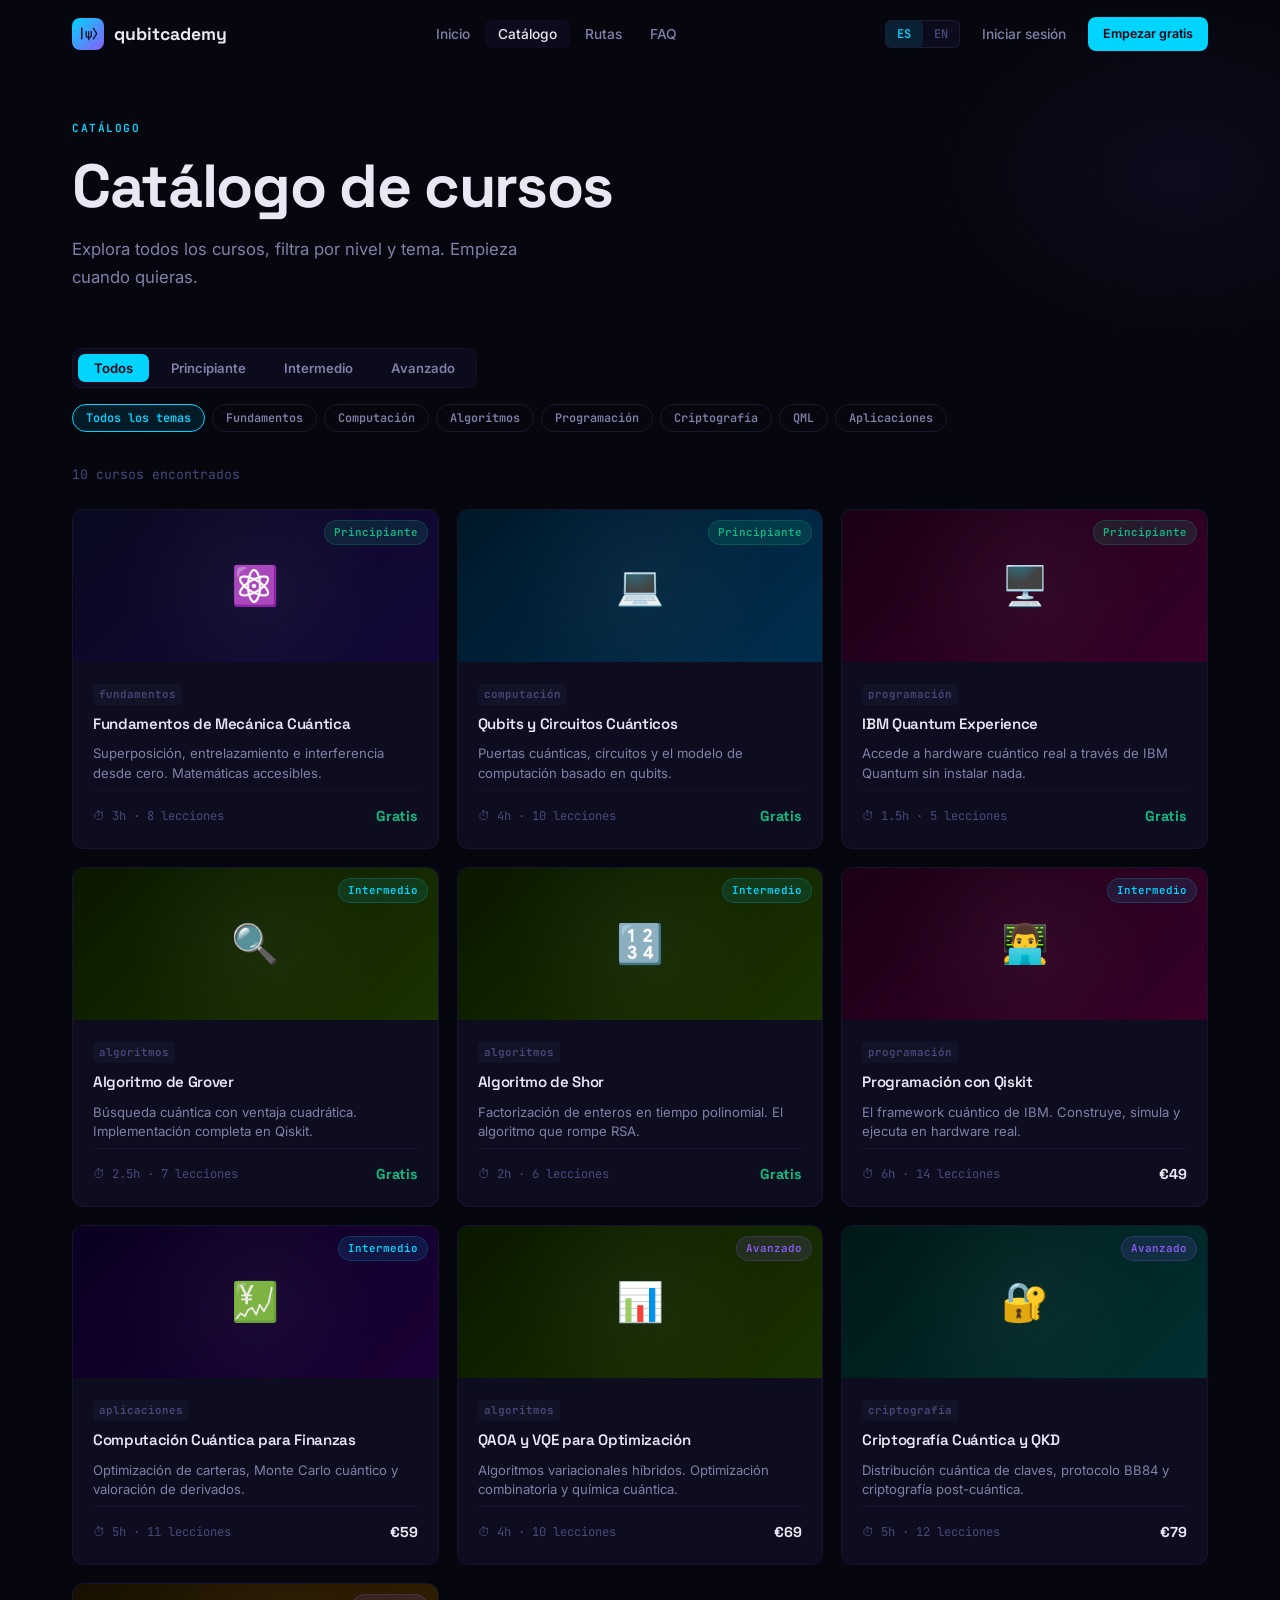
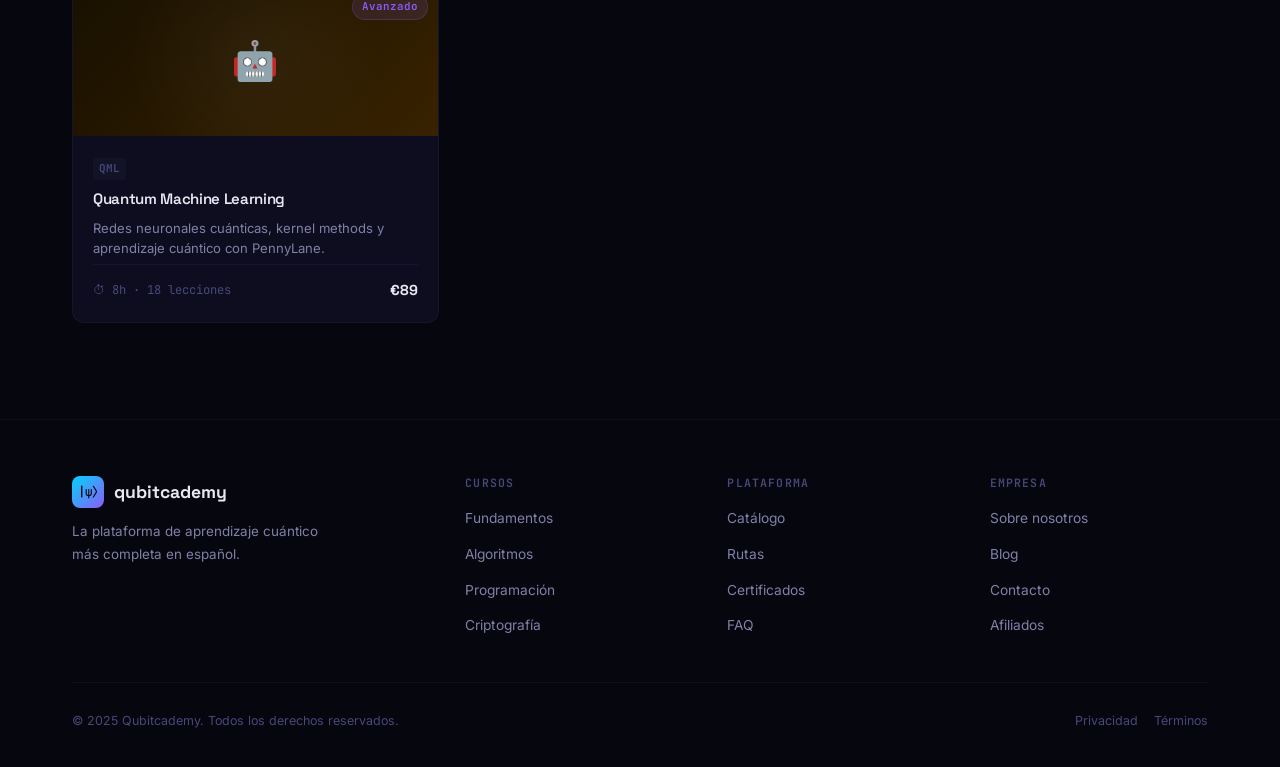
==== catalogue.html @ e39837cb "Initial release: landing, catalogue, paths, FAQ — bilingual ES/EN" ====
<!DOCTYPE html>
<html lang="es">
<head>
  <meta charset="UTF-8" />
  <meta name="viewport" content="width=device-width, initial-scale=1.0" />
  <meta name="description" content="Catálogo de cursos de computación cuántica — Qubitcademy. Filtra por nivel y tema." />
  <title>Catálogo — Qubitcademy</title>
  <link rel="icon" type="image/svg+xml" href="data:image/svg+xml,<svg xmlns='http://www.w3.org/2000/svg' viewBox='0 0 32 32'><rect width='32' height='32' rx='8' fill='%2300d4ff'/><text x='50%' y='55%' text-anchor='middle' dominant-baseline='middle' font-family='monospace' font-size='14' font-weight='600' fill='%2306060f'>Q</text></svg>" />
  <link rel="stylesheet" href="css/style.css" />
</head>
<body>

<!-- ════════════════════════════ NAV ════════════════════════════ -->
<nav id="nav">
  <div class="container">
    <div class="nav-inner">
      <a href="index.html" class="nav-logo">
        <div class="nav-logo-mark">|ψ⟩</div>
        <span>qubitcademy</span>
      </a>
      <ul class="nav-links">
        <li><a href="index.html" data-i18n="nav.home">Inicio</a></li>
        <li><a href="catalogue.html" class="active" data-i18n="nav.catalogue">Catálogo</a></li>
        <li><a href="paths.html" data-i18n="nav.paths">Rutas</a></li>
        <li><a href="faq.html" data-i18n="nav.faq">FAQ</a></li>
      </ul>
      <div class="nav-right">
        <div class="lang-switcher">
          <button class="lang-btn active" data-lang="es">ES</button>
          <div class="lang-sep"></div>
          <button class="lang-btn" data-lang="en">EN</button>
        </div>
        <a href="#" class="nav-login" data-i18n="nav.login">Iniciar sesión</a>
        <a href="#" class="btn btn-primary btn-sm" data-i18n="nav.cta">Empezar gratis</a>
      </div>
      <button class="nav-toggle" aria-label="Abrir menú" aria-expanded="false">
        <svg width="22" height="22" viewBox="0 0 22 22" fill="none" stroke="currentColor" stroke-width="2">
          <line x1="3" y1="6" x2="19" y2="6"/><line x1="3" y1="11" x2="19" y2="11"/><line x1="3" y1="16" x2="19" y2="16"/>
        </svg>
      </button>
    </div>
  </div>
</nav>
<div class="nav-mobile">
  <a href="index.html" data-i18n="nav.home">Inicio</a>
  <a href="catalogue.html" data-i18n="nav.catalogue">Catálogo</a>
  <a href="paths.html" data-i18n="nav.paths">Rutas</a>
  <a href="faq.html" data-i18n="nav.faq">FAQ</a>
  <div class="nav-mobile-lang">
    <button class="lang-btn active" data-lang="es">ES</button>
    <div class="lang-sep"></div>
    <button class="lang-btn" data-lang="en">EN</button>
  </div>
  <div class="nav-mobile-footer">
    <a href="#" class="btn btn-ghost" data-i18n="nav.login">Iniciar sesión</a>
    <a href="#" class="btn btn-primary" data-i18n="nav.cta">Empezar gratis</a>
  </div>
</div>


<!-- ════════════════════════ PAGE HEADER ═══════════════════════════ -->
<div class="page-header">
  <div class="page-header-bg"></div>
  <div class="container">
    <div class="label" style="margin-bottom:14px;" data-i18n="nav.catalogue">Catálogo</div>
    <h1 data-i18n="cat.h1">Catálogo de cursos</h1>
    <p data-i18n="cat.p">Explora todos los cursos, filtra por nivel y tema. Empieza cuando quieras.</p>
  </div>
</div>


<!-- ══════════════════════════ FILTERS ═════════════════════════════ -->
<div class="container">
  <div class="filter-toolbar">
    <!-- Level filter -->
    <div class="filter-tabs">
      <button class="ftab active" data-level="all" data-i18n="cat.all">Todos</button>
      <button class="ftab" data-level="beginner" data-i18n="cat.beg">Principiante</button>
      <button class="ftab" data-level="intermediate" data-i18n="cat.int">Intermedio</button>
      <button class="ftab" data-level="advanced" data-i18n="cat.adv">Avanzado</button>
    </div>
    <!-- Topic chips -->
    <div class="topic-chips">
      <button class="tchip active" data-topic="all">Todos los temas</button>
      <button class="tchip" data-topic="fundamentals">Fundamentos</button>
      <button class="tchip" data-topic="computing">Computación</button>
      <button class="tchip" data-topic="algorithms">Algoritmos</button>
      <button class="tchip" data-topic="programming">Programación</button>
      <button class="tchip" data-topic="cryptography">Criptografía</button>
      <button class="tchip" data-topic="qml">QML</button>
      <button class="tchip" data-topic="applications">Aplicaciones</button>
    </div>
  </div>

  <div class="results-count mb-md">10 cursos encontrados</div>

  <!-- ══════════════════════ COURSE GRID ═══════════════════════════ -->
  <div class="catalogue-grid" style="margin-bottom:96px;">

    <!-- 1: Fundamentos de Mecánica Cuántica -->
    <a href="#" class="course-card" data-level="beginner" data-topic="fundamentals">
      <div class="course-thumb th-fund">
        <div class="thumb-glow"></div>
        <div class="course-emoji">⚛️</div>
        <span class="lvl-badge lvl-b" data-i18n="lvl.b">Principiante</span>
      </div>
      <div class="course-body">
        <span class="ctag">fundamentos</span>
        <h3>Fundamentos de Mecánica Cuántica</h3>
        <p style="font-size:0.82rem;color:var(--text-2);margin-bottom:6px;line-height:1.5;">
          Superposición, entrelazamiento e interferencia desde cero. Matemáticas accesibles.
        </p>
        <div class="course-foot">
          <span class="cdur">⏱ 3h · 8 lecciones</span>
          <span class="cprice-free" data-i18n="free">Gratis</span>
        </div>
      </div>
    </a>

    <!-- 2: Qubits y Circuitos -->
    <a href="#" class="course-card" data-level="beginner" data-topic="computing">
      <div class="course-thumb th-comp">
        <div class="thumb-glow"></div>
        <div class="course-emoji">💻</div>
        <span class="lvl-badge lvl-b" data-i18n="lvl.b">Principiante</span>
      </div>
      <div class="course-body">
        <span class="ctag">computación</span>
        <h3>Qubits y Circuitos Cuánticos</h3>
        <p style="font-size:0.82rem;color:var(--text-2);margin-bottom:6px;line-height:1.5;">
          Puertas cuánticas, circuitos y el modelo de computación basado en qubits.
        </p>
        <div class="course-foot">
          <span class="cdur">⏱ 4h · 10 lecciones</span>
          <span class="cprice-free" data-i18n="free">Gratis</span>
        </div>
      </div>
    </a>

    <!-- 3: IBM Quantum Experience -->
    <a href="#" class="course-card" data-level="beginner" data-topic="programming">
      <div class="course-thumb th-prog">
        <div class="thumb-glow"></div>
        <div class="course-emoji">🖥️</div>
        <span class="lvl-badge lvl-b" data-i18n="lvl.b">Principiante</span>
      </div>
      <div class="course-body">
        <span class="ctag">programación</span>
        <h3>IBM Quantum Experience</h3>
        <p style="font-size:0.82rem;color:var(--text-2);margin-bottom:6px;line-height:1.5;">
          Accede a hardware cuántico real a través de IBM Quantum sin instalar nada.
        </p>
        <div class="course-foot">
          <span class="cdur">⏱ 1.5h · 5 lecciones</span>
          <span class="cprice-free" data-i18n="free">Gratis</span>
        </div>
      </div>
    </a>

    <!-- 4: Algoritmo de Grover -->
    <a href="#" class="course-card" data-level="intermediate" data-topic="algorithms">
      <div class="course-thumb th-algo">
        <div class="thumb-glow"></div>
        <div class="course-emoji">🔍</div>
        <span class="lvl-badge lvl-i" data-i18n="lvl.i">Intermedio</span>
      </div>
      <div class="course-body">
        <span class="ctag">algoritmos</span>
        <h3>Algoritmo de Grover</h3>
        <p style="font-size:0.82rem;color:var(--text-2);margin-bottom:6px;line-height:1.5;">
          Búsqueda cuántica con ventaja cuadrática. Implementación completa en Qiskit.
        </p>
        <div class="course-foot">
          <span class="cdur">⏱ 2.5h · 7 lecciones</span>
          <span class="cprice-free" data-i18n="free">Gratis</span>
        </div>
      </div>
    </a>

    <!-- 5: Algoritmo de Shor -->
    <a href="#" class="course-card" data-level="intermediate" data-topic="algorithms">
      <div class="course-thumb th-algo">
        <div class="thumb-glow"></div>
        <div class="course-emoji">🔢</div>
        <span class="lvl-badge lvl-i" data-i18n="lvl.i">Intermedio</span>
      </div>
      <div class="course-body">
        <span class="ctag">algoritmos</span>
        <h3>Algoritmo de Shor</h3>
        <p style="font-size:0.82rem;color:var(--text-2);margin-bottom:6px;line-height:1.5;">
          Factorización de enteros en tiempo polinomial. El algoritmo que rompe RSA.
        </p>
        <div class="course-foot">
          <span class="cdur">⏱ 2h · 6 lecciones</span>
          <span class="cprice-free" data-i18n="free">Gratis</span>
        </div>
      </div>
    </a>

    <!-- 6: Programación con Qiskit -->
    <a href="#" class="course-card" data-level="intermediate" data-topic="programming">
      <div class="course-thumb th-prog">
        <div class="thumb-glow"></div>
        <div class="course-emoji">👨‍💻</div>
        <span class="lvl-badge lvl-i" data-i18n="lvl.i">Intermedio</span>
      </div>
      <div class="course-body">
        <span class="ctag">programación</span>
        <h3>Programación con Qiskit</h3>
        <p style="font-size:0.82rem;color:var(--text-2);margin-bottom:6px;line-height:1.5;">
          El framework cuántico de IBM. Construye, simula y ejecuta en hardware real.
        </p>
        <div class="course-foot">
          <span class="cdur">⏱ 6h · 14 lecciones</span>
          <span class="cprice-paid">€49</span>
        </div>
      </div>
    </a>

    <!-- 7: Quantum Computing para Finanzas -->
    <a href="#" class="course-card" data-level="intermediate" data-topic="applications">
      <div class="course-thumb th-app">
        <div class="thumb-glow"></div>
        <div class="course-emoji">💹</div>
        <span class="lvl-badge lvl-i" data-i18n="lvl.i">Intermedio</span>
      </div>
      <div class="course-body">
        <span class="ctag">aplicaciones</span>
        <h3>Computación Cuántica para Finanzas</h3>
        <p style="font-size:0.82rem;color:var(--text-2);margin-bottom:6px;line-height:1.5;">
          Optimización de carteras, Monte Carlo cuántico y valoración de derivados.
        </p>
        <div class="course-foot">
          <span class="cdur">⏱ 5h · 11 lecciones</span>
          <span class="cprice-paid">€59</span>
        </div>
      </div>
    </a>

    <!-- 8: QAOA y VQE -->
    <a href="#" class="course-card" data-level="advanced" data-topic="algorithms">
      <div class="course-thumb th-algo">
        <div class="thumb-glow"></div>
        <div class="course-emoji">📊</div>
        <span class="lvl-badge lvl-a" data-i18n="lvl.a">Avanzado</span>
      </div>
      <div class="course-body">
        <span class="ctag">algoritmos</span>
        <h3>QAOA y VQE para Optimización</h3>
        <p style="font-size:0.82rem;color:var(--text-2);margin-bottom:6px;line-height:1.5;">
          Algoritmos variacionales híbridos. Optimización combinatoria y química cuántica.
        </p>
        <div class="course-foot">
          <span class="cdur">⏱ 4h · 10 lecciones</span>
          <span class="cprice-paid">€69</span>
        </div>
      </div>
    </a>

    <!-- 9: Criptografía Cuántica y QKD -->
    <a href="#" class="course-card" data-level="advanced" data-topic="cryptography">
      <div class="course-thumb th-cry">
        <div class="thumb-glow"></div>
        <div class="course-emoji">🔐</div>
        <span class="lvl-badge lvl-a" data-i18n="lvl.a">Avanzado</span>
      </div>
      <div class="course-body">
        <span class="ctag">criptografía</span>
        <h3>Criptografía Cuántica y QKD</h3>
        <p style="font-size:0.82rem;color:var(--text-2);margin-bottom:6px;line-height:1.5;">
          Distribución cuántica de claves, protocolo BB84 y criptografía post-cuántica.
        </p>
        <div class="course-foot">
          <span class="cdur">⏱ 5h · 12 lecciones</span>
          <span class="cprice-paid">€79</span>
        </div>
      </div>
    </a>

    <!-- 10: Quantum Machine Learning -->
    <a href="#" class="course-card" data-level="advanced" data-topic="qml">
      <div class="course-thumb th-qml">
        <div class="thumb-glow"></div>
        <div class="course-emoji">🤖</div>
        <span class="lvl-badge lvl-a" data-i18n="lvl.a">Avanzado</span>
      </div>
      <div class="course-body">
        <span class="ctag">QML</span>
        <h3>Quantum Machine Learning</h3>
        <p style="font-size:0.82rem;color:var(--text-2);margin-bottom:6px;line-height:1.5;">
          Redes neuronales cuánticas, kernel methods y aprendizaje cuántico con PennyLane.
        </p>
        <div class="course-foot">
          <span class="cdur">⏱ 8h · 18 lecciones</span>
          <span class="cprice-paid">€89</span>
        </div>
      </div>
    </a>

  </div><!-- /catalogue-grid -->
</div><!-- /container -->


<!-- ══════════════════════════ FOOTER ══════════════════════════════ -->
<footer>
  <div class="container">
    <div class="footer-grid">
      <div class="footer-brand">
        <a href="index.html" class="nav-logo">
          <div class="nav-logo-mark">|ψ⟩</div>
          <span>qubitcademy</span>
        </a>
        <p data-i18n="ft.desc">La plataforma de aprendizaje cuántico más completa en español.</p>
      </div>
      <div class="footer-col">
        <h4 data-i18n="ft.col1">Cursos</h4>
        <ul>
          <li><a href="catalogue.html" data-i18n="ft.1a">Fundamentos</a></li>
          <li><a href="catalogue.html" data-i18n="ft.1b">Algoritmos</a></li>
          <li><a href="catalogue.html" data-i18n="ft.1c">Programación</a></li>
          <li><a href="catalogue.html" data-i18n="ft.1d">Criptografía</a></li>
        </ul>
      </div>
      <div class="footer-col">
        <h4 data-i18n="ft.col2">Plataforma</h4>
        <ul>
          <li><a href="catalogue.html" data-i18n="ft.2a">Catálogo</a></li>
          <li><a href="paths.html" data-i18n="ft.2b">Rutas</a></li>
          <li><a href="#" data-i18n="ft.2c">Certificados</a></li>
          <li><a href="faq.html" data-i18n="ft.2d">FAQ</a></li>
        </ul>
      </div>
      <div class="footer-col">
        <h4 data-i18n="ft.col3">Empresa</h4>
        <ul>
          <li><a href="#" data-i18n="ft.3a">Sobre nosotros</a></li>
          <li><a href="#" data-i18n="ft.3b">Blog</a></li>
          <li><a href="faq.html" data-i18n="ft.3c">Contacto</a></li>
          <li><a href="#" data-i18n="ft.3d">Afiliados</a></li>
        </ul>
      </div>
    </div>
    <div class="footer-bottom">
      <span data-i18n="ft.copy">© 2025 Qubitcademy. Todos los derechos reservados.</span>
      <div style="display:flex;gap:16px;">
        <a href="#">Privacidad</a>
        <a href="#">Términos</a>
      </div>
    </div>
  </div>
</footer>

<script src="js/main.js"></script>
</body>
</html>
---- css/style.css ----
/* ================================================================
   QUBITCADEMY — Global Stylesheet
   qubitcademy.com  |  Quantum Learning Platform
   ================================================================ */

@import url('https://fonts.googleapis.com/css2?family=Space+Grotesk:wght@400;500;600;700&family=Inter:wght@300;400;500;600&family=JetBrains+Mono:wght@400;500&display=swap');

/* ── Reset ──────────────────────────────────────────────────────── */
*, *::before, *::after { box-sizing: border-box; margin: 0; padding: 0; }

/* ── Design Tokens ──────────────────────────────────────────────── */
:root {
  --bg:          #06060f;
  --bg-2:        #0b0b1c;
  --bg-3:        #131328;
  --bg-card:     #0d0d1f;
  --border:      rgba(130, 130, 220, 0.07);
  --border-md:   rgba(130, 130, 220, 0.14);
  --border-hi:   rgba(0, 212, 255, 0.35);

  --cyan:        #00d4ff;
  --cyan-dim:    rgba(0, 212, 255, 0.10);
  --cyan-glow:   rgba(0, 212, 255, 0.08);
  --violet:      #8b5cf6;
  --violet-dim:  rgba(139, 92, 246, 0.12);
  --green:       #10b981;
  --green-dim:   rgba(16, 185, 129, 0.10);
  --amber:       #f59e0b;

  --text:        #e8e8f4;
  --text-2:      #8080a8;
  --text-3:      #48487a;

  --font-h:      'Space Grotesk', -apple-system, sans-serif;
  --font-b:      'Inter', -apple-system, sans-serif;
  --font-m:      'JetBrains Mono', monospace;

  --max-w:       1200px;
  --nav-h:       68px;
  --r:           12px;
  --r-sm:        8px;
  --ease:        cubic-bezier(0.16, 1, 0.3, 1);
}

/* ── Base ────────────────────────────────────────────────────────── */
html { scroll-behavior: smooth; font-size: 16px; -webkit-font-smoothing: antialiased; }
body { background: var(--bg); color: var(--text); font-family: var(--font-b); line-height: 1.6; overflow-x: hidden; }
a { color: inherit; text-decoration: none; }
img { display: block; max-width: 100%; }
button { font-family: var(--font-b); }

::-webkit-scrollbar { width: 5px; }
::-webkit-scrollbar-track { background: var(--bg); }
::-webkit-scrollbar-thumb { background: var(--bg-3); border-radius: 3px; }

/* ── Typography ──────────────────────────────────────────────────── */
h1, h2, h3, h4 { font-family: var(--font-h); font-weight: 700; line-height: 1.13; letter-spacing: -0.022em; color: var(--text); }

.label {
  font-size: 0.7rem; font-weight: 600; letter-spacing: 0.14em;
  text-transform: uppercase; color: var(--cyan); font-family: var(--font-m);
}

.gradient-text {
  background: linear-gradient(120deg, var(--cyan) 0%, var(--violet) 100%);
  -webkit-background-clip: text; -webkit-text-fill-color: transparent; background-clip: text;
}

/* ── Layout ──────────────────────────────────────────────────────── */
.container { width: 100%; max-width: var(--max-w); margin: 0 auto; padding: 0 32px; }
section { padding: 96px 0; }

/* ── Buttons ─────────────────────────────────────────────────────── */
.btn {
  display: inline-flex; align-items: center; gap: 8px;
  padding: 11px 22px; border-radius: var(--r-sm);
  font-weight: 600; font-size: 0.88rem; cursor: pointer;
  transition: all 0.18s var(--ease); border: none; white-space: nowrap;
}
.btn-primary { background: var(--cyan); color: var(--bg); }
.btn-primary:hover { background: #26daff; transform: translateY(-1px); box-shadow: 0 8px 28px rgba(0,212,255,0.28); }
.btn-ghost { background: transparent; color: var(--text); border: 1px solid var(--border-md); }
.btn-ghost:hover { border-color: var(--border-hi); color: var(--cyan); background: var(--cyan-glow); }
.btn-violet { background: var(--violet); color: #fff; }
.btn-violet:hover { background: #a07af7; transform: translateY(-1px); box-shadow: 0 8px 28px rgba(139,92,246,0.3); }
.btn-lg { padding: 14px 30px; font-size: 0.96rem; }
.btn-sm { padding: 7px 15px; font-size: 0.78rem; }

/* ── Navigation ──────────────────────────────────────────────────── */
nav {
  position: fixed; top: 0; left: 0; right: 0;
  height: var(--nav-h); z-index: 100;
  transition: background 0.3s, border-color 0.3s;
  border-bottom: 1px solid transparent;
}
nav.scrolled {
  background: rgba(6,6,15,0.88); backdrop-filter: blur(20px);
  -webkit-backdrop-filter: blur(20px); border-bottom-color: var(--border);
}
.nav-inner { display: flex; align-items: center; justify-content: space-between; height: var(--nav-h); }
.nav-logo { display: flex; align-items: center; gap: 10px; font-family: var(--font-h); font-weight: 700; font-size: 1.1rem; }
.nav-logo-mark {
  width: 32px; height: 32px; border-radius: 8px;
  background: linear-gradient(135deg, var(--cyan), var(--violet));
  display: flex; align-items: center; justify-content: center;
  font-family: var(--font-m); font-weight: 500; font-size: 0.78rem; color: var(--bg); letter-spacing: -0.05em;
}
.nav-links { display: flex; align-items: center; gap: 2px; list-style: none; }
.nav-links a {
  padding: 6px 13px; font-size: 0.86rem; font-weight: 500;
  color: var(--text-2); border-radius: 6px; transition: color 0.18s, background 0.18s;
}
.nav-links a:hover, .nav-links a.active { color: var(--text); background: var(--bg-2); }
.nav-right { display: flex; align-items: center; gap: 12px; }

/* Language switcher */
.lang-switcher {
  display: flex; align-items: center; gap: 0;
  background: var(--bg-2); border: 1px solid var(--border-md);
  border-radius: 6px; overflow: hidden;
}
.lang-btn {
  padding: 5px 11px; font-size: 0.75rem; font-weight: 600;
  font-family: var(--font-m); color: var(--text-3); background: none; border: none;
  cursor: pointer; transition: color 0.18s, background 0.18s;
}
.lang-btn.active { background: var(--cyan-dim); color: var(--cyan); }
.lang-btn:hover:not(.active) { color: var(--text-2); }
.lang-sep { width: 1px; height: 18px; background: var(--border-md); }

.nav-login { font-size: 0.86rem; font-weight: 500; color: var(--text-2); padding: 6px 10px; transition: color 0.18s; }
.nav-login:hover { color: var(--text); }

/* Mobile nav */
.nav-toggle { display: none; background: none; border: none; cursor: pointer; color: var(--text); padding: 4px; }
.nav-mobile {
  display: none; position: fixed; top: var(--nav-h); left: 0; right: 0;
  background: rgba(6,6,15,0.97); backdrop-filter: blur(20px);
  border-bottom: 1px solid var(--border); padding: 16px 24px 24px;
  flex-direction: column; gap: 4px;
}
.nav-mobile.open { display: flex; }
.nav-mobile a { padding: 11px 14px; font-size: 0.96rem; font-weight: 500; color: var(--text-2); border-radius: 8px; transition: all 0.18s; }
.nav-mobile a:hover { color: var(--text); background: var(--bg-2); }
.nav-mobile-footer { display: flex; gap: 10px; margin-top: 16px; padding-top: 16px; border-top: 1px solid var(--border); }
.nav-mobile-footer .btn { flex: 1; justify-content: center; }
.nav-mobile-lang { display: flex; gap: 8px; align-items: center; padding: 8px 14px; }

/* ── Section header ───────────────────────────────────────────────── */
.section-header { margin-bottom: 56px; }
.section-header .label { margin-bottom: 14px; }
.section-header h2 { font-size: clamp(1.9rem, 3.5vw, 2.8rem); margin-bottom: 14px; }
.section-header p { font-size: 1.02rem; color: var(--text-2); max-width: 520px; line-height: 1.7; }
.section-header.center { text-align: center; }
.section-header.center p { margin: 0 auto; }

/* ── Hero ────────────────────────────────────────────────────────── */
.hero {
  position: relative; min-height: 100vh; display: flex;
  align-items: center; overflow: hidden; padding-top: var(--nav-h);
}
.hero-bg { position: absolute; inset: 0; pointer-events: none; overflow: hidden; }
.hero-grid {
  position: absolute; inset: 0;
  background-image: linear-gradient(rgba(0,212,255,0.025) 1px, transparent 1px),
                    linear-gradient(90deg, rgba(0,212,255,0.025) 1px, transparent 1px);
  background-size: 56px 56px;
  mask-image: radial-gradient(ellipse 80% 70% at 50% 40%, black 20%, transparent 100%);
}
.hero-glow-top {
  position: absolute; top: -15%; right: -5%; width: 650px; height: 650px;
  background: radial-gradient(circle, rgba(139,92,246,0.1) 0%, transparent 68%);
}
.hero-glow-bot {
  position: absolute; bottom: -10%; left: -5%; width: 480px; height: 480px;
  background: radial-gradient(circle, rgba(0,212,255,0.07) 0%, transparent 68%);
}
.hero-inner { display: grid; grid-template-columns: 1fr 1fr; gap: 48px; align-items: center; padding: 80px 0; position: relative; z-index: 1; }
.hero-eyebrow {
  display: inline-flex; align-items: center; gap: 8px;
  background: var(--bg-2); border: 1px solid var(--border-md);
  border-radius: 100px; padding: 5px 14px; margin-bottom: 28px;
}
.eyebrow-dot { width: 6px; height: 6px; border-radius: 50%; background: var(--cyan); animation: pdot 2.2s ease-in-out infinite; }
@keyframes pdot { 0%,100%{opacity:1;transform:scale(1)} 50%{opacity:0.4;transform:scale(0.7)} }
.hero h1 { font-size: clamp(2.6rem, 5.5vw, 5rem); margin-bottom: 22px; }
.hero-sub { font-size: clamp(0.96rem, 1.8vw, 1.15rem); color: var(--text-2); max-width: 500px; line-height: 1.72; margin-bottom: 36px; }
.hero-actions { display: flex; align-items: center; gap: 14px; flex-wrap: wrap; margin-bottom: 56px; }
.hero-stats { display: flex; align-items: center; gap: 36px; }
.hstat-num { font-family: var(--font-h); font-size: 1.6rem; font-weight: 700; line-height: 1; }
.hstat-lbl { font-size: 0.78rem; color: var(--text-3); margin-top: 4px; }
.hstat-sep { width: 1px; height: 34px; background: var(--border-md); }

/* Quantum circuit visual (hero right) */
.hero-visual { position: relative; display: flex; justify-content: center; align-items: center; }
.qcircuit-wrap {
  position: relative; width: 100%; max-width: 480px;
  background: var(--bg-card); border: 1px solid var(--border-md);
  border-radius: 16px; padding: 28px; overflow: hidden;
}
.qcircuit-wrap::before {
  content: ''; position: absolute; inset: 0;
  background: radial-gradient(ellipse 70% 60% at 30% 40%, rgba(0,212,255,0.04) 0%, transparent 100%);
}
.qcircuit-label {
  font-family: var(--font-m); font-size: 0.7rem; color: var(--text-3);
  margin-bottom: 16px; letter-spacing: 0.08em;
}
.qcircuit svg { width: 100%; height: auto; overflow: visible; }
/* SVG styles */
.qwire { stroke: rgba(130,130,220,0.2); stroke-width: 1.5; fill: none; }
.qgate {
  fill: var(--bg-3); stroke: rgba(130,130,220,0.25); stroke-width: 1;
  rx: 4; ry: 4;
}
.qgate-h { fill: rgba(0,212,255,0.08); stroke: rgba(0,212,255,0.3); }
.qgate-t { fill: rgba(139,92,246,0.08); stroke: rgba(139,92,246,0.3); }
.qgate-cx { fill: rgba(16,185,129,0.08); stroke: rgba(16,185,129,0.3); }
.qgate-m { fill: rgba(245,158,11,0.08); stroke: rgba(245,158,11,0.3); }
.qgate-text { font-family: var(--font-m); font-size: 11px; font-weight: 500; text-anchor: middle; dominant-baseline: middle; }
.qlabel { font-family: var(--font-m); font-size: 10px; fill: var(--text-3); dominant-baseline: middle; }
.qctrl { fill: var(--cyan); }
.qctrl-line { stroke: rgba(0,212,255,0.35); stroke-width: 1.5; stroke-dasharray: 3 2; }
.qtarget { fill: none; stroke: var(--cyan); stroke-width: 1.5; }
.qtarget-cross { stroke: var(--cyan); stroke-width: 1.5; }
.qmeas-arc { fill: none; stroke: rgba(245,158,11,0.5); stroke-width: 1.2; }
.qmeas-needle { stroke: rgba(245,158,11,0.7); stroke-width: 1.2; fill: none; }
/* Animated particle */
.qparticle { fill: var(--cyan); filter: drop-shadow(0 0 3px var(--cyan)); }
.qparticle1 { animation: pflow1 3s linear infinite; }
.qparticle2 { animation: pflow2 3s linear infinite 1s; }
.qparticle3 { animation: pflow3 3s linear infinite 2s; }
@keyframes pflow1 { 0%{transform:translateX(-20px);opacity:0} 10%{opacity:1} 90%{opacity:1} 100%{transform:translateX(340px);opacity:0} }
@keyframes pflow2 { 0%{transform:translateX(-20px);opacity:0} 10%{opacity:1} 90%{opacity:1} 100%{transform:translateX(340px);opacity:0} }
@keyframes pflow3 { 0%{transform:translateX(-20px);opacity:0} 10%{opacity:1} 90%{opacity:1} 100%{transform:translateX(340px);opacity:0} }

.qcircuit-badge {
  position: absolute; bottom: 16px; right: 16px;
  background: var(--cyan-dim); border: 1px solid rgba(0,212,255,0.2);
  border-radius: 6px; padding: 4px 10px;
  font-family: var(--font-m); font-size: 0.68rem; color: var(--cyan);
}

/* ── Features grid ───────────────────────────────────────────────── */
.features-grid {
  display: grid; grid-template-columns: repeat(4, 1fr);
  gap: 1px; background: var(--border); border-radius: var(--r); overflow: hidden;
}
.feat-card { background: var(--bg-card); padding: 36px 28px; transition: background 0.18s; }
.feat-card:hover { background: var(--bg-3); }
.feat-icon { width: 42px; height: 42px; border-radius: 10px; display: flex; align-items: center; justify-content: center; font-size: 1.2rem; margin-bottom: 18px; }
.fi-c { background: var(--cyan-dim); }
.fi-v { background: var(--violet-dim); }
.fi-g { background: var(--green-dim); }
.fi-a { background: rgba(245,158,11,0.08); }
.feat-card h3 { font-size: 0.98rem; margin-bottom: 8px; }
.feat-card p { font-size: 0.84rem; color: var(--text-2); line-height: 1.6; }

/* ── Course cards ────────────────────────────────────────────────── */
.courses-grid { display: grid; grid-template-columns: repeat(3, 1fr); gap: 18px; }
.course-card {
  background: var(--bg-card); border: 1px solid var(--border);
  border-radius: var(--r); overflow: hidden;
  transition: border-color 0.18s, transform 0.18s, box-shadow 0.18s; cursor: pointer;
}
.course-card:hover { border-color: var(--border-md); transform: translateY(-2px); box-shadow: 0 14px 36px rgba(0,0,0,0.4); }
.course-thumb { height: 152px; position: relative; overflow: hidden; display: flex; align-items: center; justify-content: center; }
.th-fund { background: linear-gradient(135deg, #090920 0%, #14083a 100%); }
.th-comp { background: linear-gradient(135deg, #001828 0%, #002e50 100%); }
.th-algo { background: linear-gradient(135deg, #0a1800 0%, #1a3200 100%); }
.th-prog { background: linear-gradient(135deg, #1a0015 0%, #380028 100%); }
.th-cry  { background: linear-gradient(135deg, #001818 0%, #003030 100%); }
.th-qml  { background: linear-gradient(135deg, #181000 0%, #382200 100%); }
.th-app  { background: linear-gradient(135deg, #0a0020 0%, #1a0038 100%); }
.course-emoji { font-size: 2.4rem; position: relative; z-index: 1; }
.thumb-glow { position: absolute; inset: 0; background: radial-gradient(circle at center, rgba(255,255,255,0.04) 0%, transparent 65%); }
.lvl-badge { position: absolute; top: 10px; right: 10px; padding: 3px 9px; border-radius: 100px; font-size: 0.68rem; font-weight: 600; font-family: var(--font-m); }
.lvl-b  { background: rgba(16,185,129,0.14); color: var(--green); border: 1px solid rgba(16,185,129,0.22); }
.lvl-i  { background: rgba(0,212,255,0.10); color: var(--cyan); border: 1px solid rgba(0,212,255,0.18); }
.lvl-a  { background: rgba(139,92,246,0.13); color: var(--violet); border: 1px solid rgba(139,92,246,0.22); }
.course-body { padding: 18px 20px 20px; }
.ctag { display: inline-block; font-size: 0.68rem; font-weight: 600; font-family: var(--font-m); color: var(--text-3); background: var(--bg-3); border-radius: 4px; padding: 2px 6px; margin-bottom: 8px; }
.course-card h3 { font-size: 0.94rem; font-weight: 600; line-height: 1.42; margin-bottom: 10px; }
.course-foot { display: flex; align-items: center; justify-content: space-between; padding-top: 14px; border-top: 1px solid var(--border); }
.cdur { font-size: 0.76rem; color: var(--text-3); font-family: var(--font-m); }
.cprice-free { font-family: var(--font-h); font-weight: 700; font-size: 0.9rem; color: var(--green); }
.cprice-paid { font-family: var(--font-h); font-weight: 700; font-size: 0.9rem; color: var(--text); }

/* ── Paths list (home preview) ────────────────────────────────────── */
.paths-list { display: flex; flex-direction: column; gap: 1px; background: var(--border); border-radius: var(--r); overflow: hidden; }
.path-row {
  background: var(--bg-card); display: grid; grid-template-columns: 56px 1fr auto;
  gap: 24px; align-items: center; padding: 28px 32px; transition: background 0.18s; cursor: pointer;
}
.path-row:hover { background: var(--bg-3); }
.path-num { font-family: var(--font-m); font-size: 1rem; font-weight: 500; color: var(--text-3); }
.path-info h3 { font-size: 1.03rem; margin-bottom: 5px; }
.path-info p { font-size: 0.84rem; color: var(--text-2); line-height: 1.5; }
.path-meta-r { display: flex; flex-direction: column; align-items: flex-end; gap: 5px; }
.path-dur { font-family: var(--font-m); font-size: 0.78rem; color: var(--text-2); }
.path-cnt { font-size: 0.74rem; color: var(--text-3); }
.path-arrow { color: var(--text-3); font-size: 1rem; transition: color 0.18s, transform 0.18s; }
.path-row:hover .path-arrow { color: var(--cyan); transform: translateX(3px); }

/* ── Testimonials ────────────────────────────────────────────────── */
.testi-grid { display: grid; grid-template-columns: repeat(3, 1fr); gap: 18px; }
.testi-card { background: var(--bg-card); border: 1px solid var(--border); border-radius: var(--r); padding: 26px; }
.stars { color: var(--amber); font-size: 0.78rem; margin-bottom: 14px; }
.testi-card blockquote { font-size: 0.9rem; color: var(--text-2); line-height: 1.72; margin-bottom: 20px; font-style: normal; }
.testi-author { display: flex; align-items: center; gap: 11px; }
.author-av { width: 36px; height: 36px; border-radius: 50%; display: flex; align-items: center; justify-content: center; font-size: 0.82rem; font-weight: 700; color: var(--bg); font-family: var(--font-h); }
.av-c { background: linear-gradient(135deg, var(--cyan), #006aff); }
.av-v { background: linear-gradient(135deg, var(--violet), #dd44ff); }
.av-g { background: linear-gradient(135deg, var(--green), #44bbff); }
.testi-author h4 { font-size: 0.86rem; font-weight: 600; }
.testi-author p  { font-size: 0.74rem; color: var(--text-3); }

/* ── CTA Banner ──────────────────────────────────────────────────── */
.cta-band { padding: 72px 0; }
.cta-box {
  background: var(--bg-2); border: 1px solid var(--border-md);
  border-radius: 20px; padding: 64px 56px; position: relative; overflow: hidden; text-align: center;
}
.cta-box::before {
  content: ''; position: absolute; top: 50%; left: 50%; transform: translate(-50%,-50%);
  width: 500px; height: 260px;
  background: radial-gradient(ellipse, rgba(0,212,255,0.06) 0%, transparent 70%);
  pointer-events: none;
}
.cta-box h2 { font-size: clamp(1.7rem, 3.5vw, 2.6rem); margin-bottom: 14px; }
.cta-box p  { font-size: 1.02rem; color: var(--text-2); max-width: 460px; margin: 0 auto 32px; line-height: 1.7; }
.cta-acts { display: flex; justify-content: center; gap: 12px; flex-wrap: wrap; }

/* ── Footer ──────────────────────────────────────────────────────── */
footer { border-top: 1px solid var(--border); padding: 56px 0 36px; }
.footer-grid { display: grid; grid-template-columns: 1.6fr repeat(3, 1fr); gap: 44px; margin-bottom: 44px; }
.footer-brand .nav-logo { margin-bottom: 12px; }
.footer-brand p { font-size: 0.84rem; color: var(--text-2); line-height: 1.65; max-width: 270px; }
.footer-col h4 { font-family: var(--font-m); font-size: 0.72rem; font-weight: 600; letter-spacing: 0.1em; text-transform: uppercase; color: var(--text-3); margin-bottom: 16px; }
.footer-col ul { list-style: none; display: flex; flex-direction: column; gap: 10px; }
.footer-col a { font-size: 0.86rem; color: var(--text-2); transition: color 0.18s; }
.footer-col a:hover { color: var(--text); }
.footer-bottom { display: flex; align-items: center; justify-content: space-between; padding-top: 28px; border-top: 1px solid var(--border); font-size: 0.78rem; color: var(--text-3); }
.footer-bottom a { color: var(--text-3); transition: color 0.18s; }
.footer-bottom a:hover { color: var(--text-2); }

/* ── Catalogue page ──────────────────────────────────────────────── */
.page-header { padding: 120px 0 56px; position: relative; }
.page-header h1 { font-size: clamp(2.3rem, 5vw, 3.8rem); margin-bottom: 14px; }
.page-header p { font-size: 1.05rem; color: var(--text-2); max-width: 480px; line-height: 1.7; }
.page-header-bg {
  position: absolute; top: 0; right: 0; width: 500px; height: 100%;
  background: radial-gradient(ellipse 70% 70% at 80% 50%, rgba(139,92,246,0.06) 0%, transparent 70%);
  pointer-events: none;
}

.filter-toolbar { display: flex; align-items: center; justify-content: space-between; gap: 16px; margin-bottom: 32px; flex-wrap: wrap; }
.filter-tabs { display: flex; gap: 6px; background: var(--bg-2); border: 1px solid var(--border); border-radius: 10px; padding: 5px; }
.ftab { padding: 6px 16px; border-radius: 7px; font-size: 0.82rem; font-weight: 600; cursor: pointer; border: none; background: transparent; color: var(--text-2); transition: all 0.18s; font-family: var(--font-b); }
.ftab:hover { color: var(--text); background: var(--bg-3); }
.ftab.active { background: var(--cyan); color: var(--bg); }

.topic-chips { display: flex; gap: 7px; flex-wrap: wrap; }
.tchip { padding: 5px 13px; border-radius: 100px; font-size: 0.74rem; font-weight: 600; font-family: var(--font-m); cursor: pointer; border: 1px solid var(--border-md); background: transparent; color: var(--text-2); transition: all 0.18s; }
.tchip:hover,.tchip.active { border-color: var(--cyan); color: var(--cyan); background: var(--cyan-dim); }

.catalogue-grid { display: grid; grid-template-columns: repeat(3, 1fr); gap: 18px; }
.course-card.hidden { display: none; }

.results-count { font-size: 0.82rem; color: var(--text-3); margin-bottom: 24px; font-family: var(--font-m); }

/* ── Paths page ──────────────────────────────────────────────────── */
.path-card { background: var(--bg-card); border: 1px solid var(--border); border-radius: var(--r); overflow: hidden; margin-bottom: 24px; }
.path-card-head { padding: 30px 32px; border-bottom: 1px solid var(--border); display: flex; align-items: flex-start; gap: 20px; }
.path-card-icon { width: 52px; height: 52px; border-radius: 12px; display: flex; align-items: center; justify-content: center; font-size: 1.6rem; flex-shrink: 0; }
.pci-start { background: linear-gradient(135deg, rgba(16,185,129,0.15), rgba(0,212,255,0.1)); }
.pci-dev   { background: linear-gradient(135deg, rgba(0,212,255,0.12), rgba(139,92,246,0.1)); }
.pci-res   { background: linear-gradient(135deg, rgba(139,92,246,0.15), rgba(245,158,11,0.1)); }
.path-card-title h2 { font-size: 1.25rem; margin-bottom: 6px; }
.path-card-title p  { font-size: 0.86rem; color: var(--text-2); line-height: 1.55; }
.path-chips { display: flex; gap: 10px; margin-top: 10px; flex-wrap: wrap; }
.pchip { font-family: var(--font-m); font-size: 0.72rem; color: var(--text-2); display: flex; align-items: center; gap: 4px; }
.path-modules { list-style: none; }
.path-mod {
  display: flex; align-items: center; gap: 20px; padding: 18px 32px;
  border-bottom: 1px solid var(--border); transition: background 0.18s; cursor: pointer;
}
.path-mod:last-child { border-bottom: none; }
.path-mod:hover { background: var(--bg-3); }
.mod-num { font-family: var(--font-m); font-size: 0.74rem; color: var(--text-3); width: 24px; flex-shrink: 0; }
.mod-emoji { font-size: 1.2rem; flex-shrink: 0; }
.mod-info { flex: 1; }
.mod-info h4 { font-size: 0.92rem; font-weight: 600; margin-bottom: 3px; }
.mod-info p  { font-size: 0.78rem; color: var(--text-2); }
.mod-right { display: flex; align-items: center; gap: 10px; }
.mod-dur { font-family: var(--font-m); font-size: 0.74rem; color: var(--text-3); }

/* ── FAQ page ────────────────────────────────────────────────────── */
.faq-wrap { max-width: 760px; }
.faq-list { display: flex; flex-direction: column; gap: 1px; background: var(--border); border-radius: var(--r); overflow: hidden; }
.faq-item { background: var(--bg-card); }
.faq-q {
  width: 100%; text-align: left; padding: 22px 26px; background: none; border: none;
  color: var(--text); font-family: var(--font-h); font-size: 0.98rem; font-weight: 600;
  cursor: pointer; display: flex; align-items: center; justify-content: space-between; gap: 16px;
  transition: background 0.18s;
}
.faq-q:hover { background: var(--bg-3); }
.faq-ico { width: 18px; height: 18px; flex-shrink: 0; color: var(--text-3); transition: transform 0.3s var(--ease), color 0.18s; }
.faq-item.open .faq-ico { transform: rotate(45deg); color: var(--cyan); }
.faq-ans { max-height: 0; overflow: hidden; transition: max-height 0.38s var(--ease); }
.faq-item.open .faq-ans { max-height: 320px; }
.faq-ans-inner { padding: 0 26px 22px; font-size: 0.9rem; color: var(--text-2); line-height: 1.75; }

.faq-contact { background: var(--bg-2); border: 1px solid var(--border-md); border-radius: var(--r); padding: 36px; margin-top: 40px; display: flex; align-items: center; justify-content: space-between; gap: 24px; flex-wrap: wrap; }
.faq-contact h3 { font-size: 1.1rem; margin-bottom: 6px; }
.faq-contact p { font-size: 0.88rem; color: var(--text-2); }

/* ── Utility ─────────────────────────────────────────────────────── */
.text-center { text-align: center; }
.mt-sm { margin-top: 12px; }
.mt-md { margin-top: 24px; }
.mt-lg { margin-top: 48px; }
.mb-md { margin-bottom: 24px; }
.mb-lg { margin-bottom: 48px; }
.divider { height: 1px; background: var(--border); }
.sr-only { position: absolute; width: 1px; height: 1px; overflow: hidden; clip: rect(0,0,0,0); }

/* ── Responsive ──────────────────────────────────────────────────── */
@media (max-width: 1024px) {
  .features-grid { grid-template-columns: repeat(2, 1fr); }
  .courses-grid { grid-template-columns: repeat(2, 1fr); }
  .catalogue-grid { grid-template-columns: repeat(2, 1fr); }
  .testi-grid { grid-template-columns: repeat(2, 1fr); }
  .footer-grid { grid-template-columns: 1fr 1fr; gap: 32px; }
}
@media (max-width: 860px) {
  .nav-links, .nav-right { display: none; }
  .nav-toggle { display: block; }
  .hero-inner { grid-template-columns: 1fr; }
  .hero-visual { display: none; }
  .path-row { grid-template-columns: 44px 1fr; }
  .path-meta-r { display: none; }
  .cta-box { padding: 44px 24px; }
  .filter-toolbar { flex-direction: column; align-items: flex-start; }
}
@media (max-width: 640px) {
  .container { padding: 0 20px; }
  section { padding: 72px 0; }
  .hero h1 { font-size: 2.4rem; }
  .hero-stats { gap: 22px; }
  .features-grid { grid-template-columns: 1fr; }
  .courses-grid { grid-template-columns: 1fr; }
  .catalogue-grid { grid-template-columns: 1fr; }
  .testi-grid { grid-template-columns: 1fr; }
  .footer-grid { grid-template-columns: 1fr; gap: 28px; }
  .footer-bottom { flex-direction: column; gap: 10px; text-align: center; }
  .path-card-head { flex-direction: column; gap: 14px; }
  .faq-contact { flex-direction: column; }
  .page-header { padding: 100px 0 40px; }
}
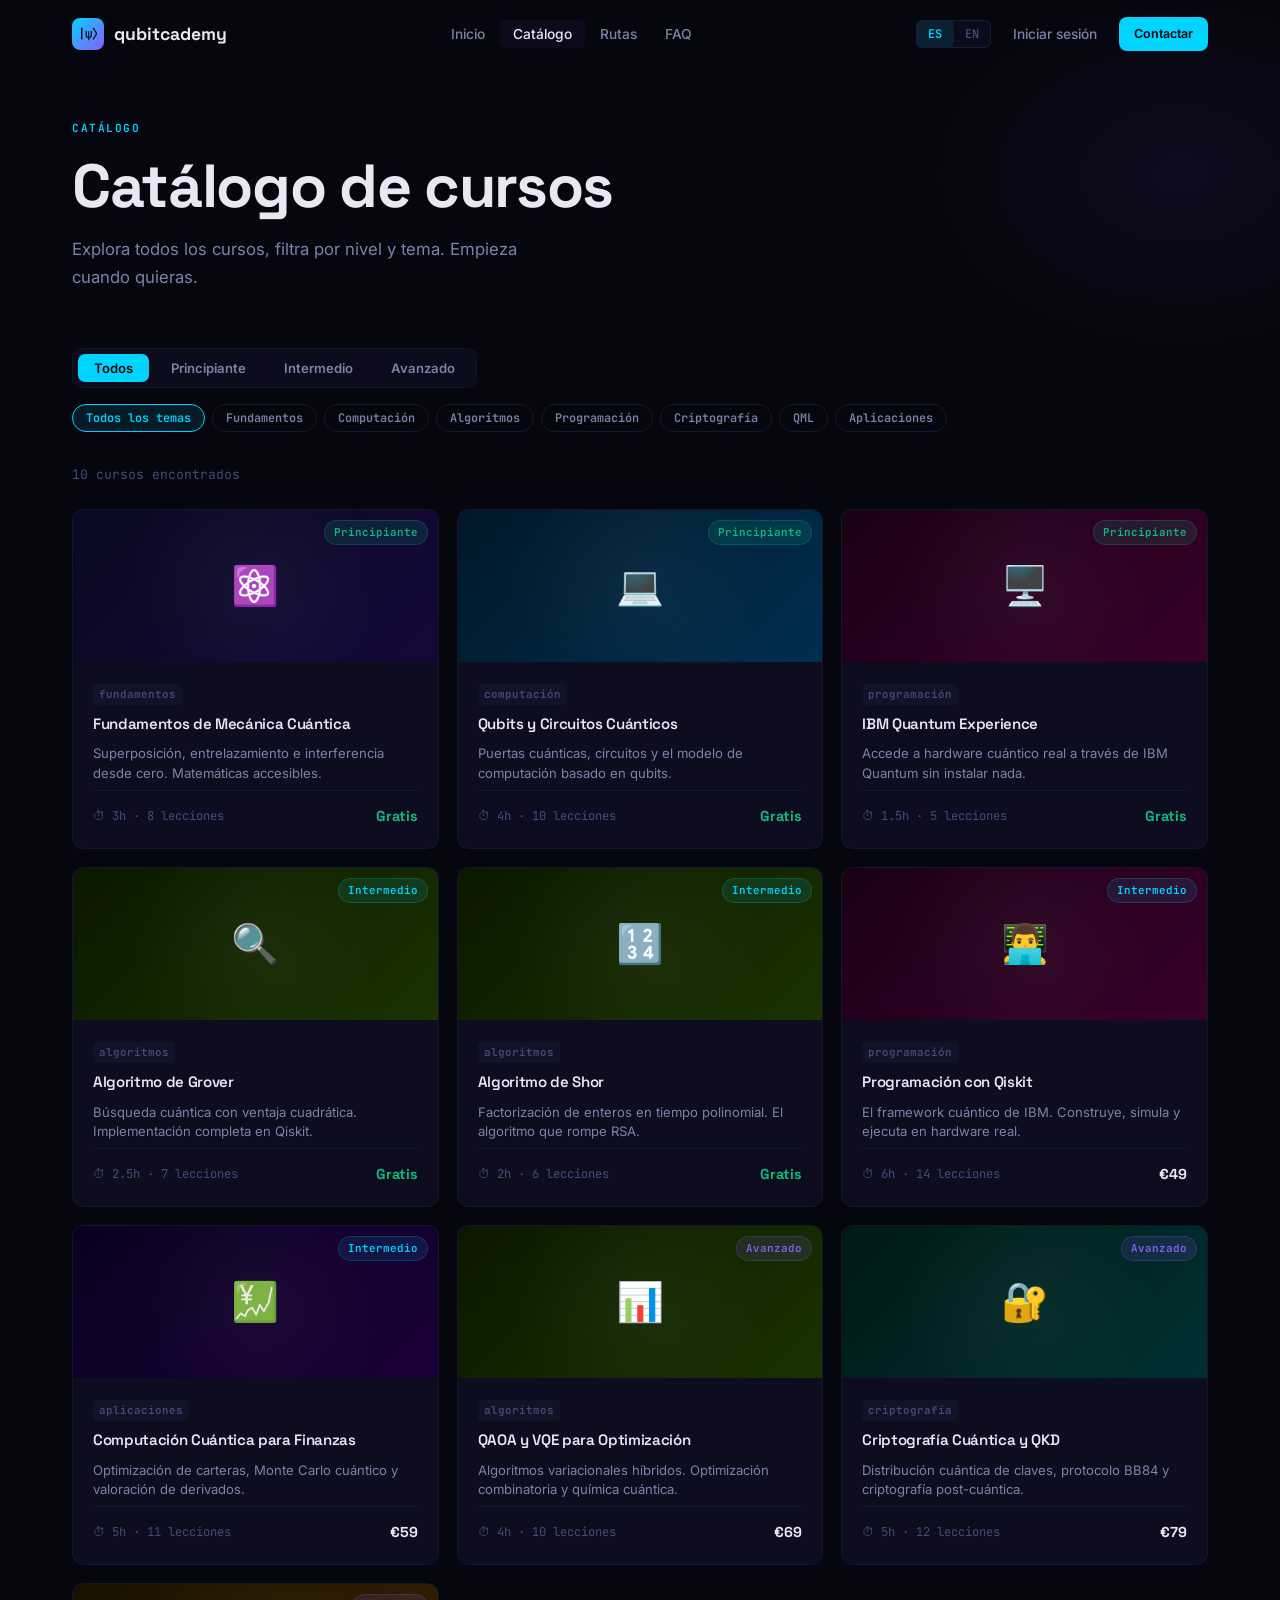
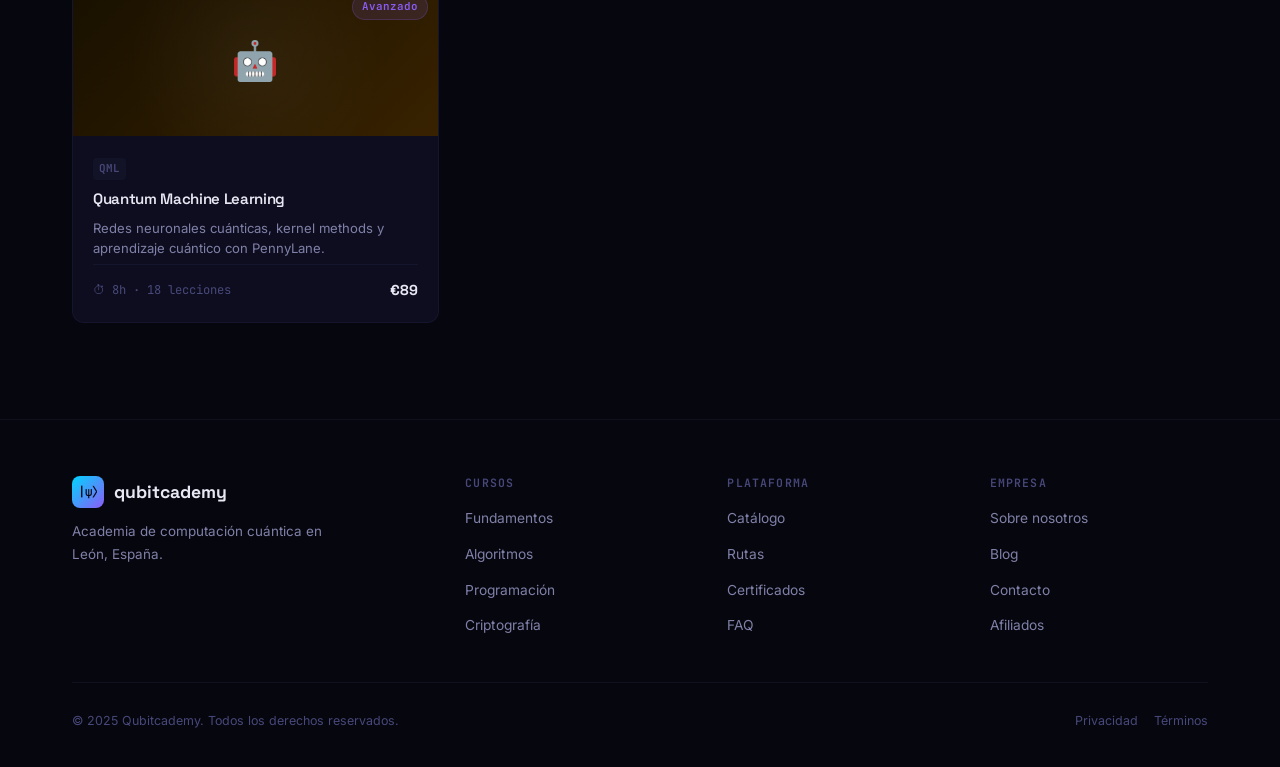
==== commit fbf43364: "Adapt landing for local academy in León — deindex catalogue/paths/faq" ====
--- a/catalogue.html
+++ b/catalogue.html
@@ -3,6 +3,7 @@
 <head>
   <meta charset="UTF-8" />
   <meta name="viewport" content="width=device-width, initial-scale=1.0" />
+  <meta name="robots" content="noindex,nofollow" />
   <meta name="description" content="Catálogo de cursos de computación cuántica — Qubitcademy. Filtra por nivel y tema." />
   <title>Catálogo — Qubitcademy</title>
   <link rel="icon" type="image/svg+xml" href="data:image/svg+xml,<svg xmlns='http://www.w3.org/2000/svg' viewBox='0 0 32 32'><rect width='32' height='32' rx='8' fill='%2300d4ff'/><text x='50%' y='55%' text-anchor='middle' dominant-baseline='middle' font-family='monospace' font-size='14' font-weight='600' fill='%2306060f'>Q</text></svg>" />
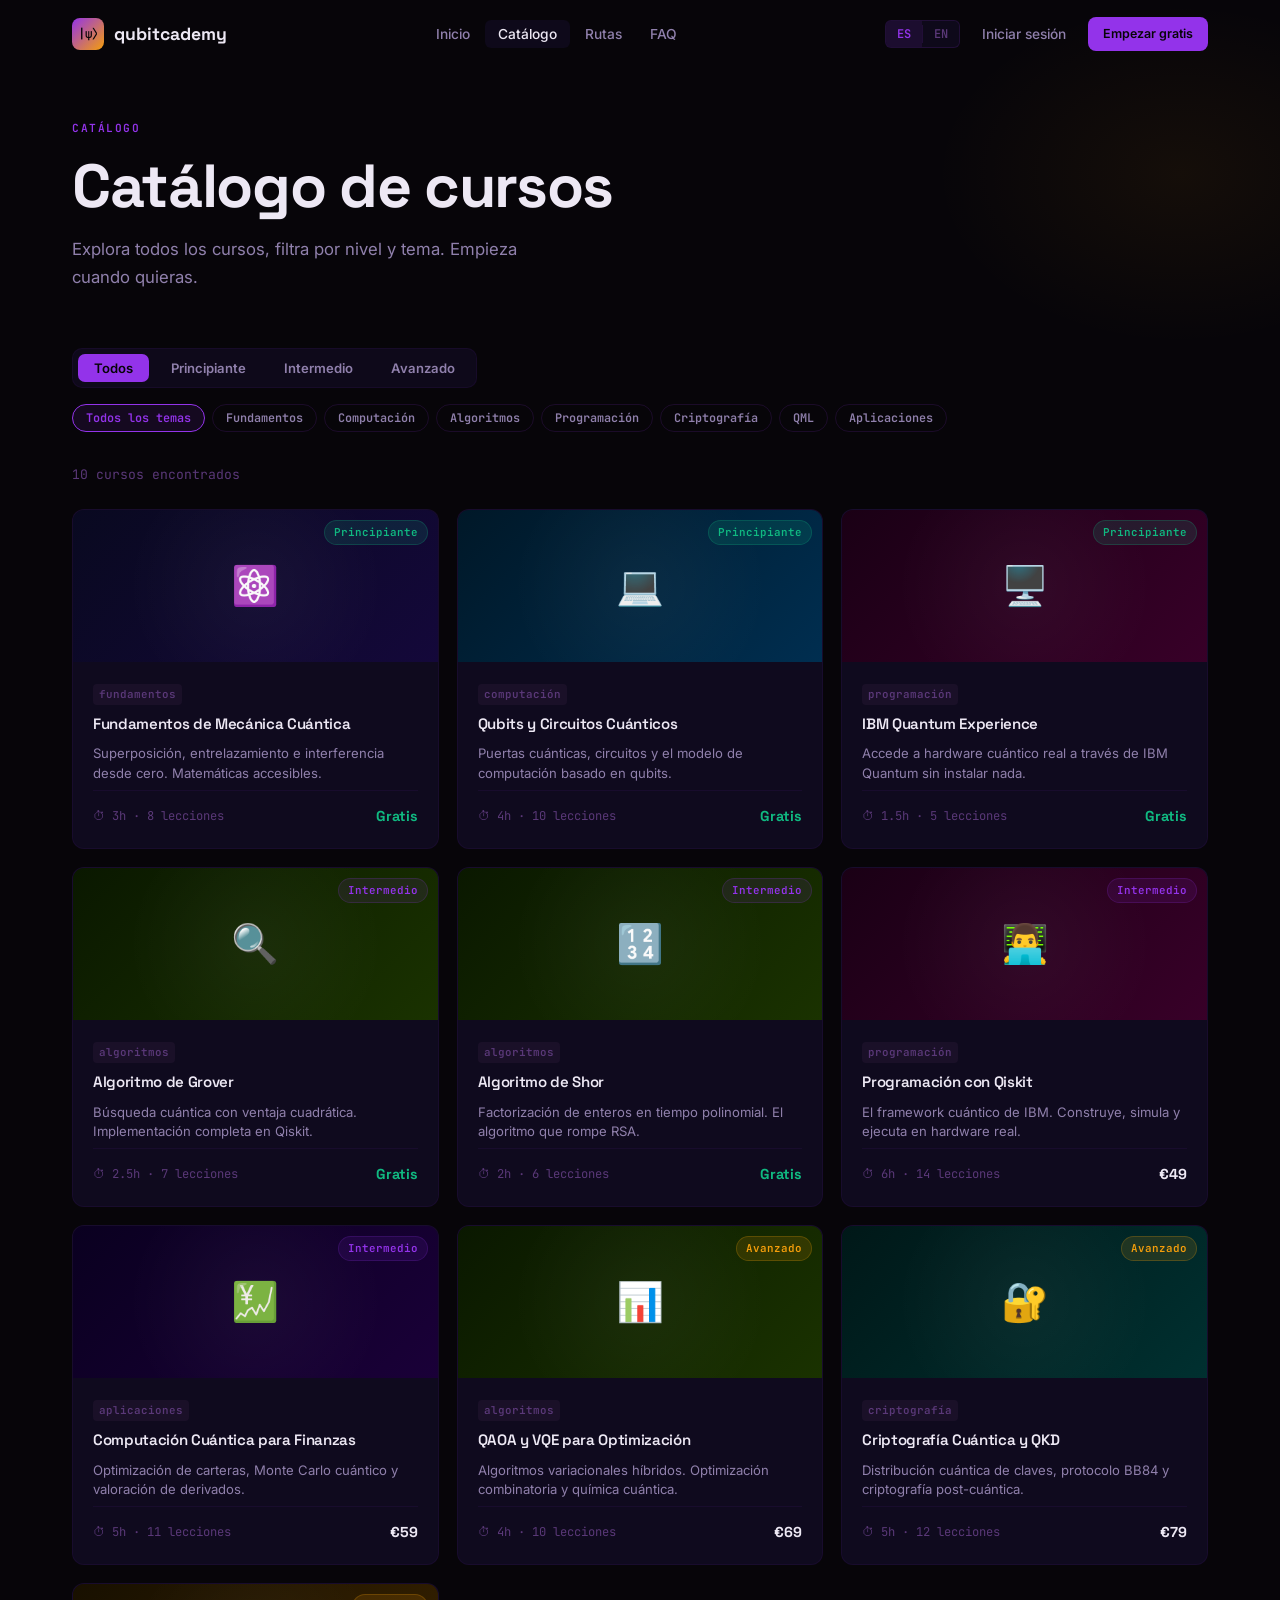
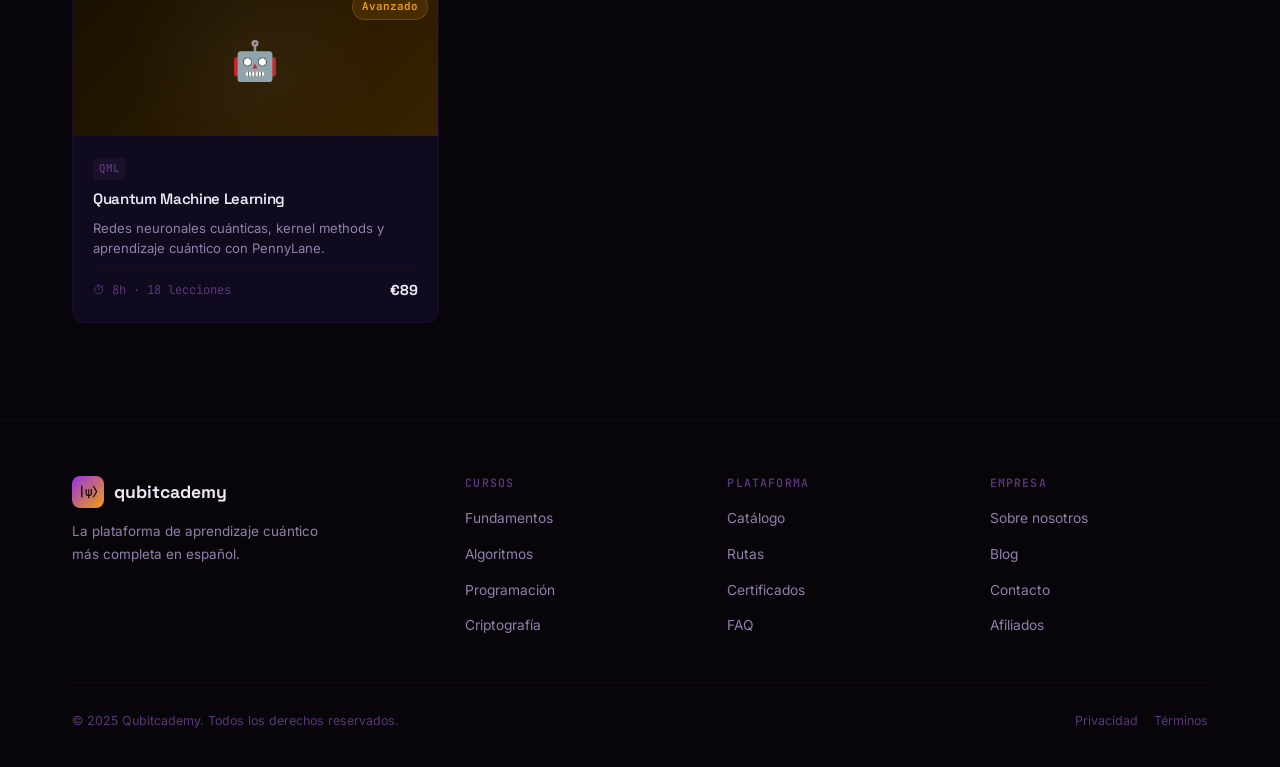
==== commit 47742428: "Restore online academy: translations, hero stats, features, CTA, footer, remove noindex" ====
--- a/catalogue.html
+++ b/catalogue.html
@@ -3,7 +3,6 @@
 <head>
   <meta charset="UTF-8" />
   <meta name="viewport" content="width=device-width, initial-scale=1.0" />
-  <meta name="robots" content="noindex,nofollow" />
   <meta name="description" content="Catálogo de cursos de computación cuántica — Qubitcademy. Filtra por nivel y tema." />
   <title>Catálogo — Qubitcademy</title>
   <link rel="icon" type="image/svg+xml" href="data:image/svg+xml,<svg xmlns='http://www.w3.org/2000/svg' viewBox='0 0 32 32'><rect width='32' height='32' rx='8' fill='%2300d4ff'/><text x='50%' y='55%' text-anchor='middle' dominant-baseline='middle' font-family='monospace' font-size='14' font-weight='600' fill='%2306060f'>Q</text></svg>" />
--- a/css/style.css
+++ b/css/style.css
@@ -10,26 +10,26 @@
 
 /* ── Design Tokens ──────────────────────────────────────────────── */
 :root {
-  --bg:          #06060f;
-  --bg-2:        #0b0b1c;
-  --bg-3:        #131328;
-  --bg-card:     #0d0d1f;
-  --border:      rgba(130, 130, 220, 0.07);
-  --border-md:   rgba(130, 130, 220, 0.14);
-  --border-hi:   rgba(0, 212, 255, 0.35);
-
-  --cyan:        #00d4ff;
-  --cyan-dim:    rgba(0, 212, 255, 0.10);
-  --cyan-glow:   rgba(0, 212, 255, 0.08);
-  --violet:      #8b5cf6;
-  --violet-dim:  rgba(139, 92, 246, 0.12);
+  --bg:          #070509;
+  --bg-2:        #0e091a;
+  --bg-3:        #1a1028;
+  --bg-card:     #0f0a1e;
+  --border:      rgba(147, 51, 234, 0.07);
+  --border-md:   rgba(147, 51, 234, 0.14);
+  --border-hi:   rgba(147, 51, 234, 0.35);
+
+  --cyan:        #9333ea;
+  --cyan-dim:    rgba(147, 51, 234, 0.10);
+  --cyan-glow:   rgba(147, 51, 234, 0.08);
+  --violet:      #f59e0b;
+  --violet-dim:  rgba(245, 158, 11, 0.12);
   --green:       #10b981;
   --green-dim:   rgba(16, 185, 129, 0.10);
   --amber:       #f59e0b;
 
-  --text:        #e8e8f4;
-  --text-2:      #8080a8;
-  --text-3:      #48487a;
+  --text:        #ede8f4;
+  --text-2:      #9080ac;
+  --text-3:      #5a3878;
 
   --font-h:      'Space Grotesk', -apple-system, sans-serif;
   --font-b:      'Inter', -apple-system, sans-serif;
@@ -78,11 +78,11 @@
   transition: all 0.18s var(--ease); border: none; white-space: nowrap;
 }
 .btn-primary { background: var(--cyan); color: var(--bg); }
-.btn-primary:hover { background: #26daff; transform: translateY(-1px); box-shadow: 0 8px 28px rgba(0,212,255,0.28); }
+.btn-primary:hover { background: #26daff; transform: translateY(-1px); box-shadow: 0 8px 28px rgba(147, 51, 234,0.28); }
 .btn-ghost { background: transparent; color: var(--text); border: 1px solid var(--border-md); }
 .btn-ghost:hover { border-color: var(--border-hi); color: var(--cyan); background: var(--cyan-glow); }
 .btn-violet { background: var(--violet); color: #fff; }
-.btn-violet:hover { background: #a07af7; transform: translateY(-1px); box-shadow: 0 8px 28px rgba(139,92,246,0.3); }
+.btn-violet:hover { background: #a07af7; transform: translateY(-1px); box-shadow: 0 8px 28px rgba(245, 158, 11,0.3); }
 .btn-lg { padding: 14px 30px; font-size: 0.96rem; }
 .btn-sm { padding: 7px 15px; font-size: 0.78rem; }
 
@@ -94,7 +94,7 @@
   border-bottom: 1px solid transparent;
 }
 nav.scrolled {
-  background: rgba(6,6,15,0.88); backdrop-filter: blur(20px);
+  background: rgba(7,5,9,0.90); backdrop-filter: blur(20px);
   -webkit-backdrop-filter: blur(20px); border-bottom-color: var(--border);
 }
 .nav-inner { display: flex; align-items: center; justify-content: space-between; height: var(--nav-h); }
@@ -135,7 +135,7 @@
 .nav-toggle { display: none; background: none; border: none; cursor: pointer; color: var(--text); padding: 4px; }
 .nav-mobile {
   display: none; position: fixed; top: var(--nav-h); left: 0; right: 0;
-  background: rgba(6,6,15,0.97); backdrop-filter: blur(20px);
+  background: rgba(7,5,9,0.97); backdrop-filter: blur(20px);
   border-bottom: 1px solid var(--border); padding: 16px 24px 24px;
   flex-direction: column; gap: 4px;
 }
@@ -162,18 +162,18 @@
 .hero-bg { position: absolute; inset: 0; pointer-events: none; overflow: hidden; }
 .hero-grid {
   position: absolute; inset: 0;
-  background-image: linear-gradient(rgba(0,212,255,0.025) 1px, transparent 1px),
-                    linear-gradient(90deg, rgba(0,212,255,0.025) 1px, transparent 1px);
+  background-image: linear-gradient(rgba(147, 51, 234,0.025) 1px, transparent 1px),
+                    linear-gradient(90deg, rgba(147, 51, 234,0.025) 1px, transparent 1px);
   background-size: 56px 56px;
   mask-image: radial-gradient(ellipse 80% 70% at 50% 40%, black 20%, transparent 100%);
 }
 .hero-glow-top {
   position: absolute; top: -15%; right: -5%; width: 650px; height: 650px;
-  background: radial-gradient(circle, rgba(139,92,246,0.1) 0%, transparent 68%);
+  background: radial-gradient(circle, rgba(245, 158, 11,0.1) 0%, transparent 68%);
 }
 .hero-glow-bot {
   position: absolute; bottom: -10%; left: -5%; width: 480px; height: 480px;
-  background: radial-gradient(circle, rgba(0,212,255,0.07) 0%, transparent 68%);
+  background: radial-gradient(circle, rgba(147, 51, 234,0.07) 0%, transparent 68%);
 }
 .hero-inner { display: grid; grid-template-columns: 1fr 1fr; gap: 48px; align-items: center; padding: 80px 0; position: relative; z-index: 1; }
 .hero-eyebrow {
@@ -200,7 +200,7 @@
 }
 .qcircuit-wrap::before {
   content: ''; position: absolute; inset: 0;
-  background: radial-gradient(ellipse 70% 60% at 30% 40%, rgba(0,212,255,0.04) 0%, transparent 100%);
+  background: radial-gradient(ellipse 70% 60% at 30% 40%, rgba(147, 51, 234,0.04) 0%, transparent 100%);
 }
 .qcircuit-label {
   font-family: var(--font-m); font-size: 0.7rem; color: var(--text-3);
@@ -213,14 +213,14 @@
   fill: var(--bg-3); stroke: rgba(130,130,220,0.25); stroke-width: 1;
   rx: 4; ry: 4;
 }
-.qgate-h { fill: rgba(0,212,255,0.08); stroke: rgba(0,212,255,0.3); }
-.qgate-t { fill: rgba(139,92,246,0.08); stroke: rgba(139,92,246,0.3); }
+.qgate-h { fill: rgba(147, 51, 234,0.08); stroke: rgba(147, 51, 234,0.3); }
+.qgate-t { fill: rgba(245, 158, 11,0.08); stroke: rgba(245, 158, 11,0.3); }
 .qgate-cx { fill: rgba(16,185,129,0.08); stroke: rgba(16,185,129,0.3); }
 .qgate-m { fill: rgba(245,158,11,0.08); stroke: rgba(245,158,11,0.3); }
 .qgate-text { font-family: var(--font-m); font-size: 11px; font-weight: 500; text-anchor: middle; dominant-baseline: middle; }
 .qlabel { font-family: var(--font-m); font-size: 10px; fill: var(--text-3); dominant-baseline: middle; }
 .qctrl { fill: var(--cyan); }
-.qctrl-line { stroke: rgba(0,212,255,0.35); stroke-width: 1.5; stroke-dasharray: 3 2; }
+.qctrl-line { stroke: rgba(147, 51, 234,0.35); stroke-width: 1.5; stroke-dasharray: 3 2; }
 .qtarget { fill: none; stroke: var(--cyan); stroke-width: 1.5; }
 .qtarget-cross { stroke: var(--cyan); stroke-width: 1.5; }
 .qmeas-arc { fill: none; stroke: rgba(245,158,11,0.5); stroke-width: 1.2; }
@@ -236,7 +236,7 @@
 
 .qcircuit-badge {
   position: absolute; bottom: 16px; right: 16px;
-  background: var(--cyan-dim); border: 1px solid rgba(0,212,255,0.2);
+  background: var(--cyan-dim); border: 1px solid rgba(147, 51, 234,0.2);
   border-radius: 6px; padding: 4px 10px;
   font-family: var(--font-m); font-size: 0.68rem; color: var(--cyan);
 }
@@ -276,8 +276,8 @@
 .thumb-glow { position: absolute; inset: 0; background: radial-gradient(circle at center, rgba(255,255,255,0.04) 0%, transparent 65%); }
 .lvl-badge { position: absolute; top: 10px; right: 10px; padding: 3px 9px; border-radius: 100px; font-size: 0.68rem; font-weight: 600; font-family: var(--font-m); }
 .lvl-b  { background: rgba(16,185,129,0.14); color: var(--green); border: 1px solid rgba(16,185,129,0.22); }
-.lvl-i  { background: rgba(0,212,255,0.10); color: var(--cyan); border: 1px solid rgba(0,212,255,0.18); }
-.lvl-a  { background: rgba(139,92,246,0.13); color: var(--violet); border: 1px solid rgba(139,92,246,0.22); }
+.lvl-i  { background: rgba(147, 51, 234,0.10); color: var(--cyan); border: 1px solid rgba(147, 51, 234,0.18); }
+.lvl-a  { background: rgba(245, 158, 11,0.13); color: var(--violet); border: 1px solid rgba(245, 158, 11,0.22); }
 .course-body { padding: 18px 20px 20px; }
 .ctag { display: inline-block; font-size: 0.68rem; font-weight: 600; font-family: var(--font-m); color: var(--text-3); background: var(--bg-3); border-radius: 4px; padding: 2px 6px; margin-bottom: 8px; }
 .course-card h3 { font-size: 0.94rem; font-weight: 600; line-height: 1.42; margin-bottom: 10px; }
@@ -309,9 +309,9 @@
 .testi-card blockquote { font-size: 0.9rem; color: var(--text-2); line-height: 1.72; margin-bottom: 20px; font-style: normal; }
 .testi-author { display: flex; align-items: center; gap: 11px; }
 .author-av { width: 36px; height: 36px; border-radius: 50%; display: flex; align-items: center; justify-content: center; font-size: 0.82rem; font-weight: 700; color: var(--bg); font-family: var(--font-h); }
-.av-c { background: linear-gradient(135deg, var(--cyan), #006aff); }
-.av-v { background: linear-gradient(135deg, var(--violet), #dd44ff); }
-.av-g { background: linear-gradient(135deg, var(--green), #44bbff); }
+.av-c { background: linear-gradient(135deg, var(--cyan), var(--violet)); }
+.av-v { background: linear-gradient(135deg, var(--violet), #9333ea); }
+.av-g { background: linear-gradient(135deg, var(--green), var(--cyan)); }
 .testi-author h4 { font-size: 0.86rem; font-weight: 600; }
 .testi-author p  { font-size: 0.74rem; color: var(--text-3); }
 
@@ -324,7 +324,7 @@
 .cta-box::before {
   content: ''; position: absolute; top: 50%; left: 50%; transform: translate(-50%,-50%);
   width: 500px; height: 260px;
-  background: radial-gradient(ellipse, rgba(0,212,255,0.06) 0%, transparent 70%);
+  background: radial-gradient(ellipse, rgba(147, 51, 234,0.06) 0%, transparent 70%);
   pointer-events: none;
 }
 .cta-box h2 { font-size: clamp(1.7rem, 3.5vw, 2.6rem); margin-bottom: 14px; }
@@ -350,7 +350,7 @@
 .page-header p { font-size: 1.05rem; color: var(--text-2); max-width: 480px; line-height: 1.7; }
 .page-header-bg {
   position: absolute; top: 0; right: 0; width: 500px; height: 100%;
-  background: radial-gradient(ellipse 70% 70% at 80% 50%, rgba(139,92,246,0.06) 0%, transparent 70%);
+  background: radial-gradient(ellipse 70% 70% at 80% 50%, rgba(245, 158, 11,0.06) 0%, transparent 70%);
   pointer-events: none;
 }
 
@@ -373,9 +373,9 @@
 .path-card { background: var(--bg-card); border: 1px solid var(--border); border-radius: var(--r); overflow: hidden; margin-bottom: 24px; }
 .path-card-head { padding: 30px 32px; border-bottom: 1px solid var(--border); display: flex; align-items: flex-start; gap: 20px; }
 .path-card-icon { width: 52px; height: 52px; border-radius: 12px; display: flex; align-items: center; justify-content: center; font-size: 1.6rem; flex-shrink: 0; }
-.pci-start { background: linear-gradient(135deg, rgba(16,185,129,0.15), rgba(0,212,255,0.1)); }
-.pci-dev   { background: linear-gradient(135deg, rgba(0,212,255,0.12), rgba(139,92,246,0.1)); }
-.pci-res   { background: linear-gradient(135deg, rgba(139,92,246,0.15), rgba(245,158,11,0.1)); }
+.pci-start { background: linear-gradient(135deg, rgba(16,185,129,0.15), rgba(147, 51, 234,0.1)); }
+.pci-dev   { background: linear-gradient(135deg, rgba(147, 51, 234,0.12), rgba(245, 158, 11,0.1)); }
+.pci-res   { background: linear-gradient(135deg, rgba(245, 158, 11,0.15), rgba(245,158,11,0.1)); }
 .path-card-title h2 { font-size: 1.25rem; margin-bottom: 6px; }
 .path-card-title p  { font-size: 0.86rem; color: var(--text-2); line-height: 1.55; }
 .path-chips { display: flex; gap: 10px; margin-top: 10px; flex-wrap: wrap; }
